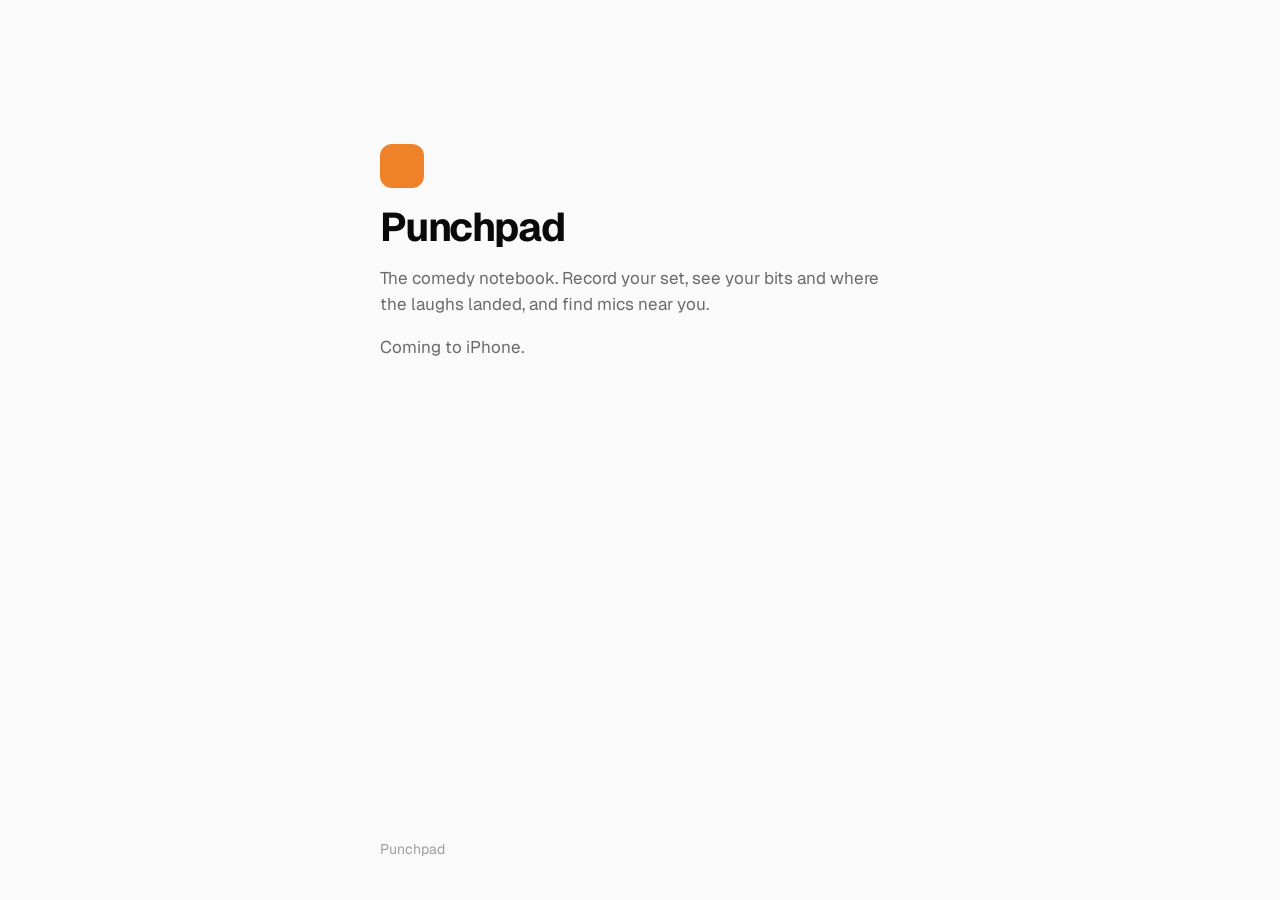
==== index.html @ ddfc508c "punchpad.lol: home page and the mic sign-up sheet Co-Authored-By: Claude Opus 5.5 <noreply@anthropic" ====
<!doctype html>
<html lang="en">
<head>
<meta charset="utf-8">
<meta name="viewport" content="width=device-width, initial-scale=1, viewport-fit=cover">
<title>Punchpad: Comedy Notebook</title>
<meta name="description" content="Record your set, find your bits and your laughs, and find mics near you.">
<link rel="preconnect" href="https://fonts.googleapis.com">
<link href="https://fonts.googleapis.com/css2?family=Geist:wght@400;500;600;700&display=swap" rel="stylesheet">
<style>
:root{--bg:#fafafa;--fg:#0a0a0a;--mfg:#6b6b6b;--faint:#9e9e9e;--glove:#ef8128}
@media (prefers-color-scheme:dark){:root{--bg:#0e0e0e;--fg:#f4f4f4;--mfg:#a3a3a3;--faint:#6e6e6e}}
*{box-sizing:border-box}
body{margin:0;background:var(--bg);color:var(--fg);font:17px/1.5 Geist,system-ui,-apple-system,sans-serif;-webkit-font-smoothing:antialiased}
main{min-height:100vh;max-width:560px;margin:0 auto;padding:16vh 20px 40px;display:flex;flex-direction:column;gap:18px}
.mark{width:44px;height:44px;border-radius:12px;background:var(--glove)}
h1{font-size:40px;font-weight:700;letter-spacing:-1.2px;line-height:1.05;margin:0}
p{margin:0;color:var(--mfg)}
footer{margin-top:auto;color:var(--faint);font-size:14px}
footer a{color:var(--faint)}
</style>
</head>
<body>
<main>
  <div class="mark"></div>
  <h1>Punchpad</h1>
  <p>The comedy notebook. Record your set, see your bits and where the laughs landed, and find mics near you.</p>
  <p>Coming to iPhone.</p>
  <footer>Punchpad</footer>
</main>
</body>
</html>
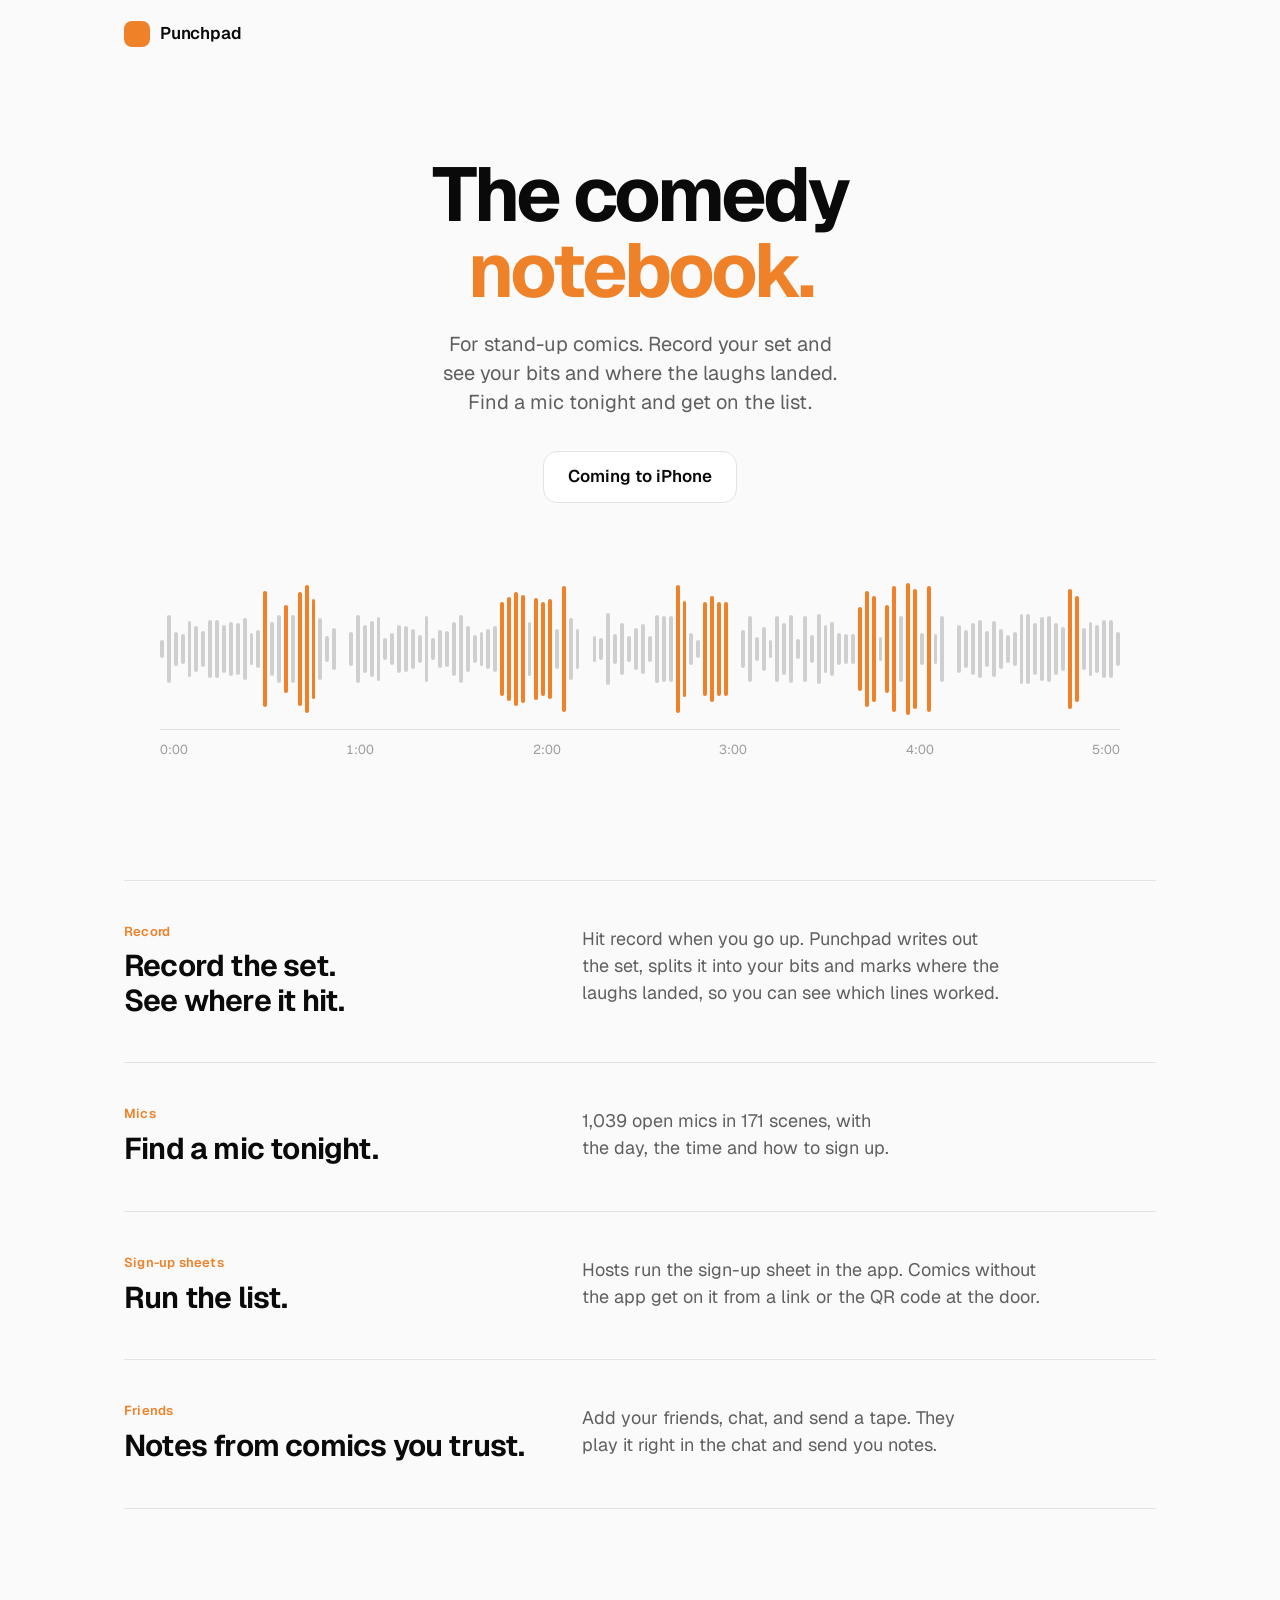
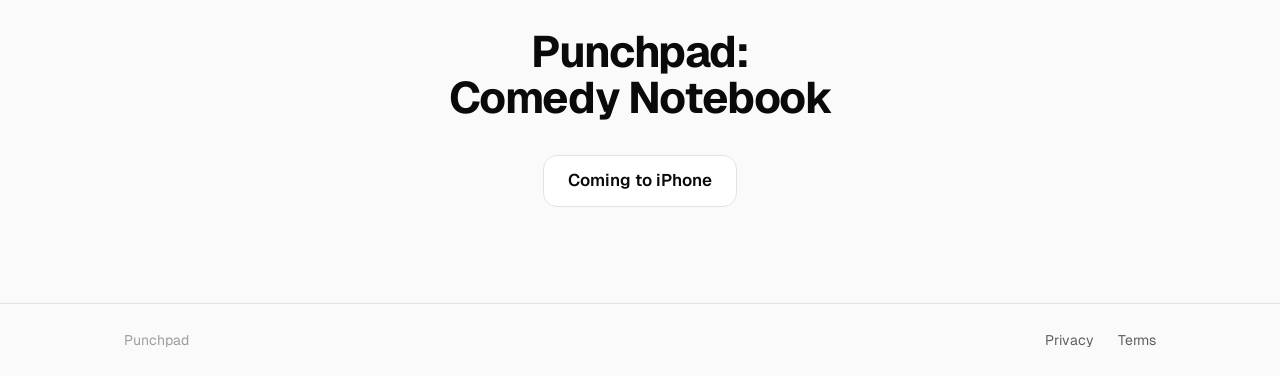
==== commit db8e9b10: "Landing page, privacy and terms Home page for punchpad.lol: hero, the set drawn as a waveform with l" ====
--- a/index.html
+++ b/index.html
@@ -4,29 +4,149 @@
 <meta charset="utf-8">
 <meta name="viewport" content="width=device-width, initial-scale=1, viewport-fit=cover">
 <title>Punchpad: Comedy Notebook</title>
-<meta name="description" content="Record your set, find your bits and your laughs, and find mics near you.">
+<meta name="description" content="For stand-up comics. Record your set and see your bits and where the laughs landed. Find open mics and get on the list.">
+<meta property="og:title" content="Punchpad: Comedy Notebook">
+<meta property="og:description" content="Record your set and see where the laughs landed. Find a mic tonight.">
+<meta property="og:url" content="https://punchpad.lol/">
+<meta name="theme-color" content="#fafafa" media="(prefers-color-scheme: light)">
+<meta name="theme-color" content="#0e0e0e" media="(prefers-color-scheme: dark)">
+<!-- When the app is live, add the Smart App Banner: <meta name="apple-itunes-app" content="app-id=APP_ID"> -->
 <link rel="preconnect" href="https://fonts.googleapis.com">
 <link href="https://fonts.googleapis.com/css2?family=Geist:wght@400;500;600;700&display=swap" rel="stylesheet">
+<link rel="stylesheet" href="site.css">
 <style>
-:root{--bg:#fafafa;--fg:#0a0a0a;--mfg:#6b6b6b;--faint:#9e9e9e;--glove:#ef8128}
-@media (prefers-color-scheme:dark){:root{--bg:#0e0e0e;--fg:#f4f4f4;--mfg:#a3a3a3;--faint:#6e6e6e}}
-*{box-sizing:border-box}
-body{margin:0;background:var(--bg);color:var(--fg);font:17px/1.5 Geist,system-ui,-apple-system,sans-serif;-webkit-font-smoothing:antialiased}
-main{min-height:100vh;max-width:560px;margin:0 auto;padding:16vh 20px 40px;display:flex;flex-direction:column;gap:18px}
-.mark{width:44px;height:44px;border-radius:12px;background:var(--glove)}
-h1{font-size:40px;font-weight:700;letter-spacing:-1.2px;line-height:1.05;margin:0}
-p{margin:0;color:var(--mfg)}
-footer{margin-top:auto;color:var(--faint);font-size:14px}
-footer a{color:var(--faint)}
+.hero{padding:88px 0 0;text-align:center}
+.hero h1{font-size:76px;font-weight:700;letter-spacing:-3px;line-height:1;margin:0}
+.hero h1 em{font-style:normal;color:var(--glove)}
+.hero .sub{font-size:20px;color:var(--mfg);max-width:560px;margin:22px auto 0;line-height:1.45}
+.cta{display:inline-flex;align-items:center;gap:10px;height:52px;padding:0 24px;margin-top:34px;border-radius:14px;font-weight:600;font-size:17px;text-decoration:none}
+.cta.soon{border:1px solid var(--border);color:var(--fg);background:var(--card)}
+.cta.live{background:var(--fg);color:var(--bg)}
+.cta svg{width:18px;height:18px;flex:none}
+
+.set{margin:80px auto 0;max-width:960px}
+.set .wave{display:flex;align-items:center;gap:3px;height:132px}
+.set .bit{display:flex;align-items:center;gap:3px;height:100%;min-width:0}
+.set .bit + .bit{margin-left:10px}
+.set i{display:block;flex:1 1 0;min-width:1px;border-radius:2px;background:var(--wave)}
+.set i.l{background:var(--glove)}
+.set .axis{display:flex;justify-content:space-between;color:var(--faint);font-size:13px;font-variant-numeric:tabular-nums;margin-top:14px;border-top:1px solid var(--border);padding-top:10px}
+
+.features{margin-top:120px}
+.row{display:grid;grid-template-columns:5fr 7fr;gap:48px;padding:44px 0;border-top:1px solid var(--border)}
+.row:last-child{border-bottom:1px solid var(--border)}
+.hero h1,.hero .sub,.row h2,.row p,.close h2{text-wrap:balance}
+.row h2{font-size:30px;font-weight:650;letter-spacing:-.8px;line-height:1.15;margin:0}
+.row p{margin:0;color:var(--mfg);font-size:18px;max-width:520px}
+.row .k{display:block;font-size:13px;font-weight:600;color:var(--glove);letter-spacing:.2px;margin-bottom:10px}
+
+.close{text-align:center;padding-top:120px}
+.close h2{font-size:44px;font-weight:700;letter-spacing:-1.4px;line-height:1.05;margin:0}
+
+@media (max-width:760px){
+  .hero{padding-top:48px}
+  .hero h1{font-size:48px;letter-spacing:-1.8px}
+  .hero .sub{font-size:18px}
+  .set{margin-top:56px}
+  .set .wave{height:96px;gap:2px}
+  .set .bit{gap:2px}
+  .set .bit + .bit{margin-left:6px}
+
+  .features{margin-top:72px}
+  .row{grid-template-columns:1fr;gap:12px;padding:32px 0}
+  .row h2{font-size:26px}
+  .row p{font-size:17px}
+  .close{padding-top:80px}
+  .close h2{font-size:34px}
+}
 </style>
 </head>
 <body>
-<main>
-  <div class="mark"></div>
-  <h1>Punchpad</h1>
-  <p>The comedy notebook. Record your set, see your bits and where the laughs landed, and find mics near you.</p>
-  <p>Coming to iPhone.</p>
-  <footer>Punchpad</footer>
+<header class="wrap top">
+  <a class="brand" href="/"><span class="mark"></span>Punchpad</a>
+</header>
+
+<main class="wrap">
+  <section class="hero">
+    <h1>The comedy<br><em>notebook.</em></h1>
+    <p class="sub">For stand-up comics. Record your set and see your bits and where the laughs landed. Find a mic tonight and get on the list.</p>
+    <a class="cta soon" data-cta>Coming to iPhone</a>
+  </section>
+
+  <div class="set" aria-hidden="true">
+    <div class="wave" id="wave"></div>
+    <div class="axis"><span>0:00</span><span>1:00</span><span>2:00</span><span>3:00</span><span>4:00</span><span>5:00</span></div>
+  </div>
+
+  <section class="features">
+    <div class="row">
+      <h2><span class="k">Record</span>Record the set. See where it hit.</h2>
+      <p>Hit record when you go up. Punchpad writes out the set, splits it into your bits and marks where the laughs landed, so you can see which lines worked.</p>
+    </div>
+    <div class="row">
+      <h2><span class="k">Mics</span>Find a mic tonight.</h2>
+      <p>1,039 open mics in 171 scenes, with the day, the time and how to sign up.</p>
+    </div>
+    <div class="row">
+      <h2><span class="k">Sign-up sheets</span>Run the list.</h2>
+      <p>Hosts run the sign-up sheet in the app. Comics without the app get on it from a link or the QR code at the door.</p>
+    </div>
+    <div class="row">
+      <h2><span class="k">Friends</span>Notes from comics you trust.</h2>
+      <p>Add your friends, chat, and send a tape. They play it right in the chat and send you notes.</p>
+    </div>
+  </section>
+
+  <section class="close">
+    <h2>Punchpad:<br>Comedy Notebook</h2>
+    <a class="cta soon" data-cta>Coming to iPhone</a>
+  </section>
 </main>
+
+<footer class="bottom">
+  <div class="wrap">
+    <span>Punchpad</span>
+    <a href="/privacy/">Privacy</a>
+    <a href="/terms/">Terms</a>
+  </div>
+</footer>
+
+<script>
+// The App Store link. Empty until Punchpad is live on the App Store; set it to the app's
+// apps.apple.com URL and every call to action becomes a download link.
+const APP_STORE_URL = '';
+
+if (APP_STORE_URL) {
+  for (const a of document.querySelectorAll('[data-cta]')) {
+    a.href = APP_STORE_URL;
+    a.className = 'cta live';
+    a.innerHTML = '<svg viewBox="0 0 384 512" fill="currentColor" aria-hidden="true"><path d="M318.7 268.7c-.2-36.7 16.4-64.4 50-84.8-18.8-26.9-47.2-41.7-84.7-44.6-35.5-2.8-74.3 20.7-88.5 20.7-15 0-49.4-19.7-76.4-19.7C63.3 141.2 4 184.8 4 273.5q0 39.3 14.4 81.2c12.8 36.7 59 126.7 107.2 125.2 25.2-.6 43-17.9 75.8-17.9 31.8 0 48.3 17.9 76.4 17.9 48.6-.7 90.4-82.5 102.6-119.3-65.2-30.7-61.7-90-61.7-91.9zm-56.6-164.2c27.3-32.4 24.8-61.9 24-72.5-24.1 1.4-52 16.4-67.9 34.9-17.5 19.8-27.8 44.3-25.6 71.9 26.1 2 49.9-11.4 69.5-34.3z"/></svg>Download on the App Store';
+  }
+}
+
+// The set drawn as a waveform: bits separated by gaps, the laughs in the accent.
+// A drawing of what the app shows, not anyone's recording.
+(function () {
+  const wave = document.getElementById('wave');
+  const narrow = matchMedia('(max-width:760px)').matches;
+  const bits = narrow ? [14, 18, 11, 16] : [26, 34, 20, 30, 24];
+  let seed = 7;
+  const rnd = () => (seed = (seed * 16807) % 2147483647) / 2147483647;
+  for (const len of bits) {
+    const bit = document.createElement('div');
+    bit.className = 'bit';
+    bit.style.flex = String(len);
+    for (let k = 0; k < len; k++) {
+      const i = document.createElement('i');
+      const laugh = k > len * 0.55 && rnd() > 0.55;
+      const h = laugh ? 62 + rnd() * 38 : 14 + rnd() * 40;
+      i.style.height = h + '%';
+      if (laugh) i.className = 'l';
+      bit.appendChild(i);
+    }
+    wave.appendChild(bit);
+  }
+})();
+</script>
 </body>
 </html>
--- a/site.css
+++ b/site.css
@@ -0,0 +1,25 @@
+:root{--bg:#fafafa;--card:#fff;--fg:#0a0a0a;--mfg:#5f5f5f;--faint:#9e9e9e;--border:#e3e3e3;--muted:#efefef;--wave:#cfcfcf;--glove:#ef8128;--on-glove:#160b02}
+@media (prefers-color-scheme:dark){:root:not([data-theme="light"]){--bg:#0e0e0e;--card:#161616;--fg:#f4f4f4;--mfg:#a3a3a3;--faint:#6e6e6e;--border:#2a2a2a;--muted:#232323;--wave:#3d3d3d}}
+:root[data-theme="dark"]{--bg:#0e0e0e;--card:#161616;--fg:#f4f4f4;--mfg:#a3a3a3;--faint:#6e6e6e;--border:#2a2a2a;--muted:#232323;--wave:#3d3d3d}
+*{box-sizing:border-box}
+html{-webkit-text-size-adjust:100%}
+body{margin:0;background:var(--bg);color:var(--fg);font:17px/1.5 Geist,system-ui,-apple-system,sans-serif;-webkit-font-smoothing:antialiased}
+a{color:inherit}
+.wrap{max-width:1080px;margin:0 auto;padding:0 24px}
+header.top{display:flex;align-items:center;justify-content:space-between;height:68px}
+.brand{display:flex;align-items:center;gap:10px;font-weight:600;font-size:17px;letter-spacing:-.2px;text-decoration:none}
+.mark{width:26px;height:26px;border-radius:8px;background:var(--glove);display:block}
+footer.bottom{border-top:1px solid var(--border);margin-top:96px}
+footer.bottom .wrap{display:flex;gap:24px;align-items:center;height:72px;color:var(--faint);font-size:14px}
+footer.bottom .wrap span{margin-right:auto}
+footer.bottom a{text-decoration:none;color:var(--mfg)}
+footer.bottom a:hover{color:var(--fg)}
+@media (max-width:600px){.wrap{padding:0 16px}footer.bottom{margin-top:64px}}
+
+/* Legal pages */
+.doc{max-width:680px;margin:0 auto;padding:40px 24px 0}
+.doc h1{font-size:36px;font-weight:700;letter-spacing:-1px;line-height:1.1;margin:0}
+.doc .updated{color:var(--faint);font-size:15px;margin:10px 0 40px}
+.doc h2{font-size:18px;font-weight:600;letter-spacing:-.2px;margin:32px 0 8px}
+.doc p{margin:0;color:var(--mfg)}
+@media (max-width:600px){.doc{padding:24px 16px 0}.doc h1{font-size:30px}}
